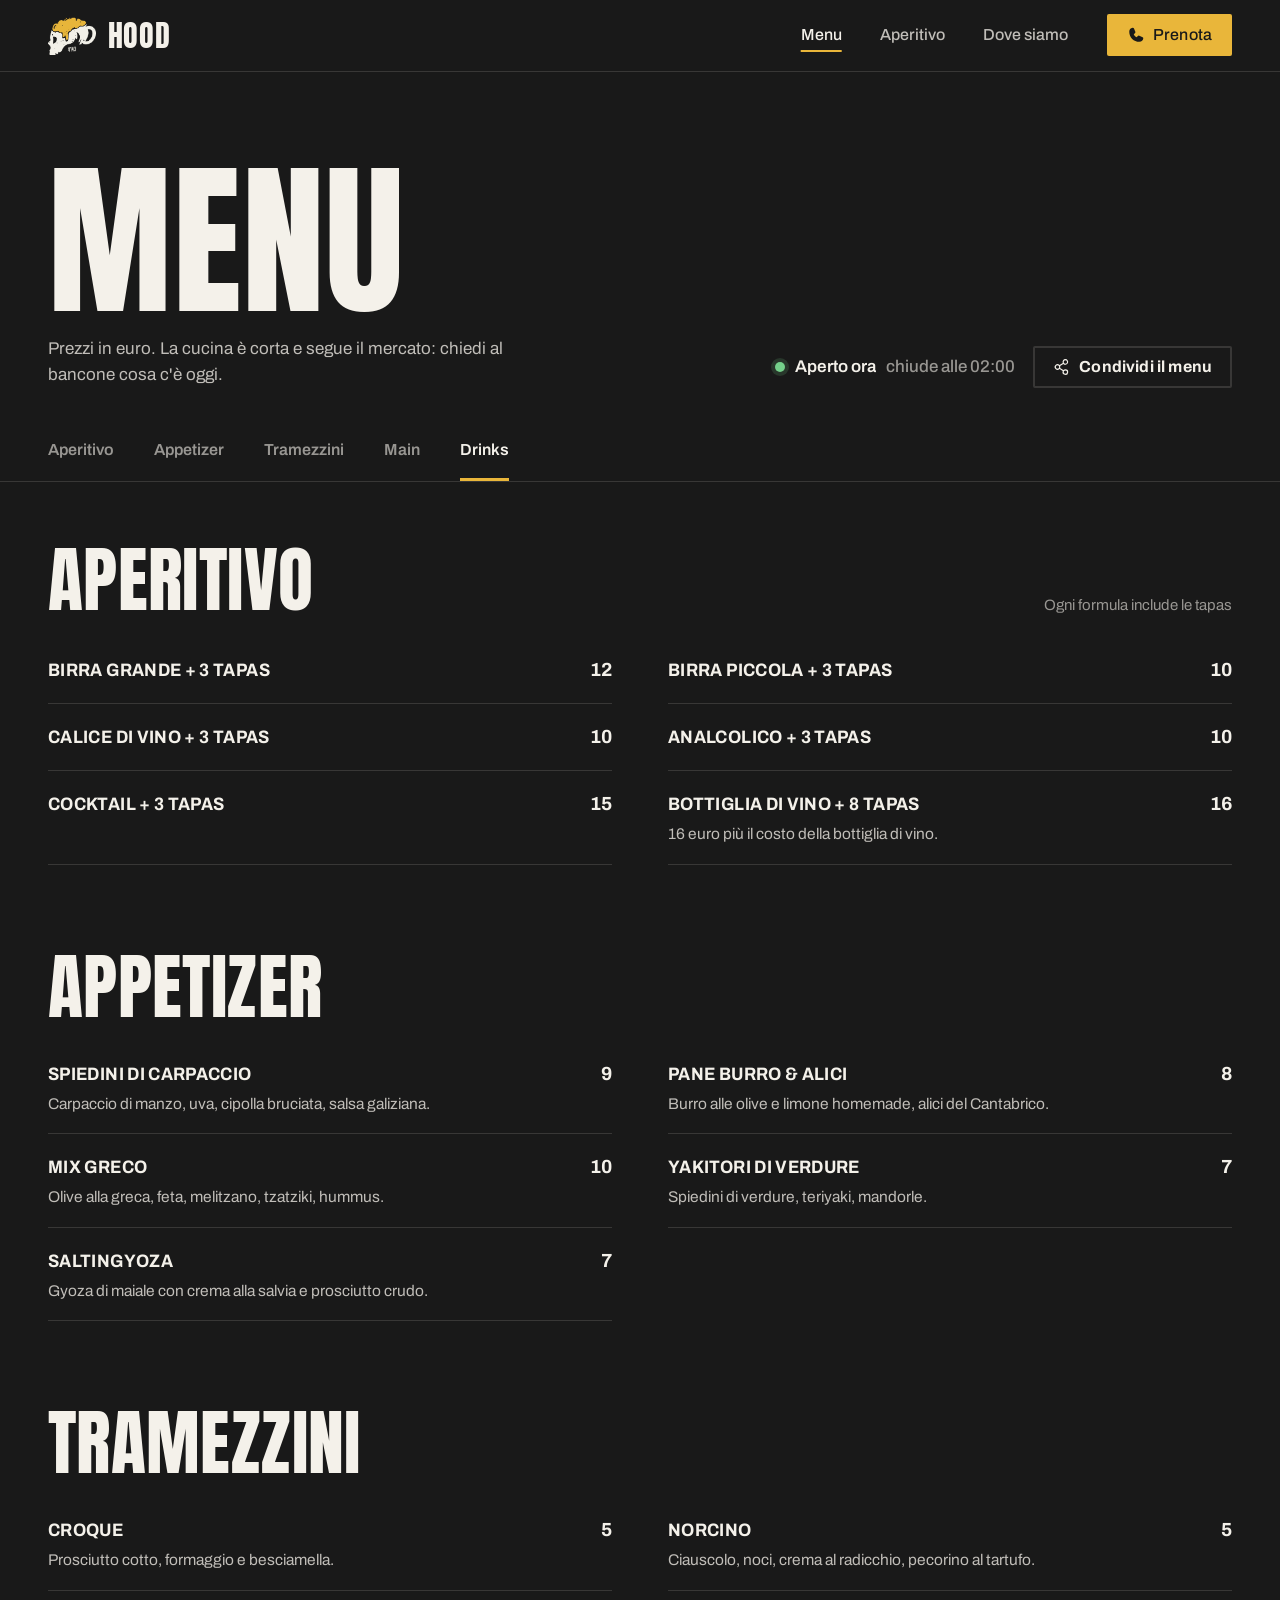
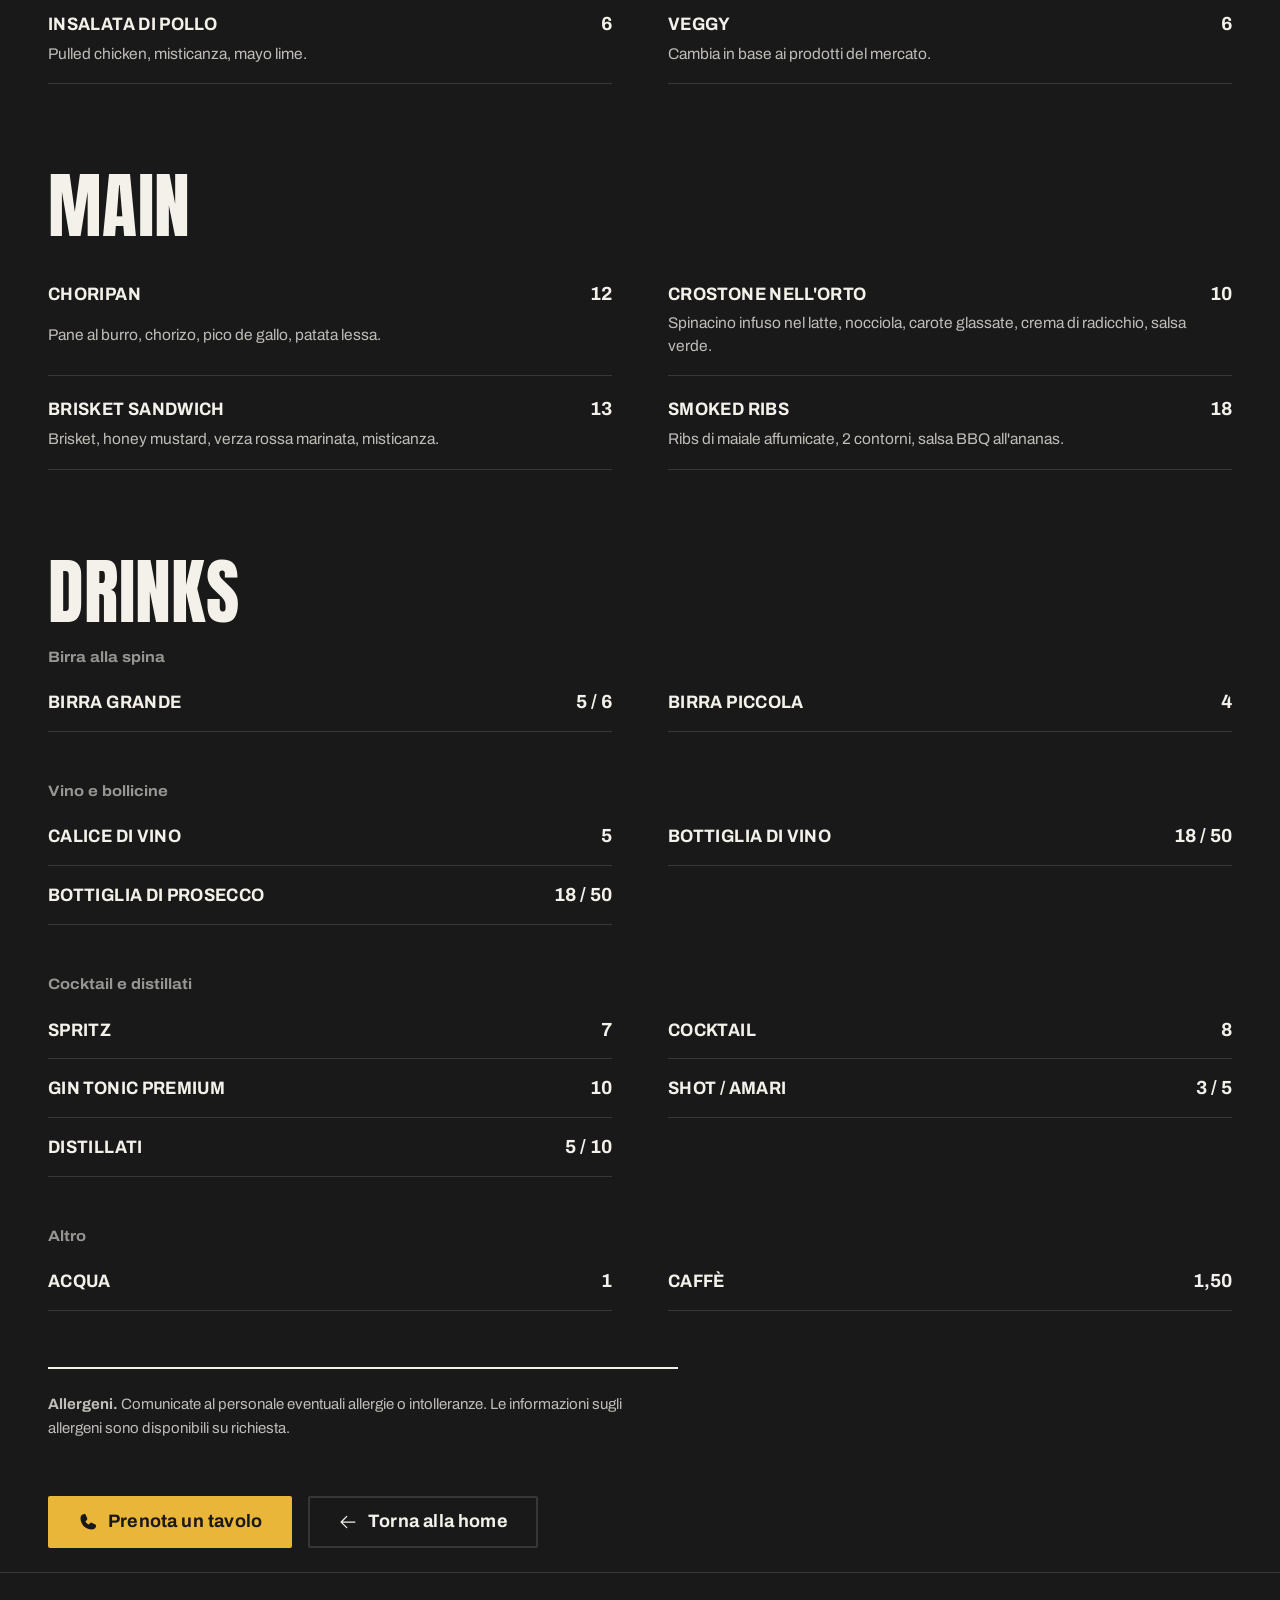
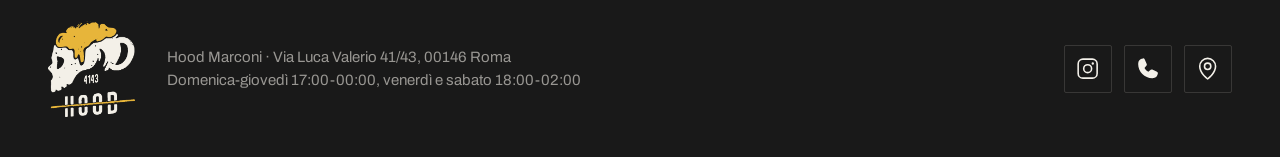
==== menu.html @ ddd83629 "Hood Marconi: sito demo (home + menu) Co-Authored-By: Claude Opus 5.5 <noreply@anthropic.com>" ====
<!DOCTYPE html>
<html lang="it">
<head>
<meta charset="UTF-8">
<meta name="viewport" content="width=device-width, initial-scale=1, viewport-fit=cover">
<title>Menu | Hood Marconi</title>
<meta name="description" content="Il menu di Hood Marconi: aperitivo con tapas, appetizer, tramezzini, piatti principali e drink, con i prezzi.">
<meta name="theme-color" content="#191919">
<meta name="robots" content="noindex, nofollow">
<link rel="icon" href="assets/img/favicon.png">
<script>document.documentElement.classList.add("js");</script>
<link rel="preconnect" href="https://fonts.googleapis.com">
<link rel="preconnect" href="https://fonts.gstatic.com" crossorigin>
<link href="https://fonts.googleapis.com/css2?family=Anton&family=Archivo:wdth,wght@88..110,400..700&display=swap" rel="stylesheet">
<link rel="stylesheet" href="assets/site.css">
</head>
<body>
<svg xmlns="http://www.w3.org/2000/svg" style="display:none" aria-hidden="true"><symbol id="i-phone" viewBox="0 0 256 256" fill="currentColor"><path d="M231.88,175.08A56.26,56.26,0,0,1,176,224C96.6,224,32,159.4,32,80A56.26,56.26,0,0,1,80.92,24.12a16,16,0,0,1,16.62,9.52l21.12,47.15,0,.12A16,16,0,0,1,117.39,96c-.18.27-.37.52-.57.77L96,121.45c7.49,15.22,23.41,31,38.83,38.51l24.34-20.71a8.12,8.12,0,0,1,.75-.56,16,16,0,0,1,15.17-1.4l.13.06,47.11,21.11A16,16,0,0,1,231.88,175.08Z"/></symbol><symbol id="i-pin" viewBox="0 0 256 256" fill="currentColor"><path d="M128,64a40,40,0,1,0,40,40A40,40,0,0,0,128,64Zm0,64a24,24,0,1,1,24-24A24,24,0,0,1,128,128Zm0-112a88.1,88.1,0,0,0-88,88c0,31.4,14.51,64.68,42,96.25a254.19,254.19,0,0,0,41.45,38.3,8,8,0,0,0,9.18,0A254.19,254.19,0,0,0,174,200.25c27.45-31.57,42-64.85,42-96.25A88.1,88.1,0,0,0,128,16Zm0,206c-16.53-13-72-60.75-72-118a72,72,0,0,1,144,0C200,161.23,144.53,209,128,222Z"/></symbol><symbol id="i-ig" viewBox="0 0 256 256" fill="currentColor"><path d="M128,80a48,48,0,1,0,48,48A48.05,48.05,0,0,0,128,80Zm0,80a32,32,0,1,1,32-32A32,32,0,0,1,128,160ZM176,24H80A56.06,56.06,0,0,0,24,80v96a56.06,56.06,0,0,0,56,56h96a56.06,56.06,0,0,0,56-56V80A56.06,56.06,0,0,0,176,24Zm40,152a40,40,0,0,1-40,40H80a40,40,0,0,1-40-40V80A40,40,0,0,1,80,40h96a40,40,0,0,1,40,40ZM192,76a12,12,0,1,1-12-12A12,12,0,0,1,192,76Z"/></symbol><symbol id="i-out" viewBox="0 0 256 256" fill="currentColor"><path d="M200,64V168a8,8,0,0,1-16,0V83.31L69.66,197.66a8,8,0,0,1-11.32-11.32L172.69,72H88a8,8,0,0,1,0-16H192A8,8,0,0,1,200,64Z"/></symbol><symbol id="i-right" viewBox="0 0 256 256" fill="currentColor"><path d="M221.66,133.66l-72,72a8,8,0,0,1-11.32-11.32L196.69,136H40a8,8,0,0,1,0-16H196.69L138.34,61.66a8,8,0,0,1,11.32-11.32l72,72A8,8,0,0,1,221.66,133.66Z"/></symbol><symbol id="i-left" viewBox="0 0 256 256" fill="currentColor"><path d="M224,128a8,8,0,0,1-8,8H59.31l58.35,58.34a8,8,0,0,1-11.32,11.32l-72-72a8,8,0,0,1,0-11.32l72-72a8,8,0,0,1,11.32,11.32L59.31,120H216A8,8,0,0,1,224,128Z"/></symbol><symbol id="i-share" viewBox="0 0 256 256" fill="currentColor"><path d="M176,160a39.89,39.89,0,0,0-28.62,12.09l-46.1-29.63a39.8,39.8,0,0,0,0-28.92l46.1-29.63a40,40,0,1,0-8.66-13.45l-46.1,29.63a40,40,0,1,0,0,55.82l46.1,29.63A40,40,0,1,0,176,160Zm0-128a24,24,0,1,1-24,24A24,24,0,0,1,176,32ZM64,152a24,24,0,1,1,24-24A24,24,0,0,1,64,152Zm112,72a24,24,0,1,1,24-24A24,24,0,0,1,176,224Z"/></symbol><symbol id="i-up" viewBox="0 0 256 256" fill="currentColor"><path d="M205.66,117.66a8,8,0,0,1-11.32,0L136,59.31V216a8,8,0,0,1-16,0V59.31L61.66,117.66a8,8,0,0,1-11.32-11.32l72-72a8,8,0,0,1,11.32,0l72,72A8,8,0,0,1,205.66,117.66Z"/></symbol><symbol id="i-star" viewBox="0 0 256 256" fill="currentColor"><path d="M234.29,114.85l-45,38.83L203,211.75a16.4,16.4,0,0,1-24.5,17.82L128,198.49,77.47,229.57A16.4,16.4,0,0,1,53,211.75l13.76-58.07-45-38.83A16.46,16.46,0,0,1,31.08,86l59-4.76,22.76-55.08a16.36,16.36,0,0,1,30.27,0l22.75,55.08,59,4.76a16.46,16.46,0,0,1,9.37,28.86Z"/></symbol></svg>
<a class="skip" href="#main">Vai al menu</a>

<header class="nav">
  <div class="wrap nav__inner">
    <a class="brand" href="index.html" aria-label="Hood Marconi, torna alla home">
      <img src="assets/img/hood-mark.png" alt="" width="160" height="127">
      <span>HOOD</span>
    </a>
    <nav class="nav__links" aria-label="Principale">
      <a class="nav__keep" href="menu.html" aria-current="page">Menu</a>
      <a href="index.html#aperitivo">Aperitivo</a>
      <a class="nav__keep" href="index.html#dove-siamo">Dove siamo</a>
      <a class="btn btn--beer btn--sm nav__book" href="tel:+393755813558"><svg class="ic" aria-hidden="true"><use href="#i-phone"/></svg>Prenota</a>
      <a class="nav__call" href="tel:+393755813558" aria-label="Chiama Hood Marconi per prenotare"><svg class="ic" aria-hidden="true"><use href="#i-phone"/></svg></a>
    </nav>
  </div>
</header>

<main id="main">
  <div class="wrap menu-head">
    <div class="menu-head__row">
      <div>
        <h1 class="display">Menu</h1>
        <p>Prezzi in euro. La cucina è corta e segue il mercato: chiedi al bancone cosa c'è oggi.</p>
      </div>
      <div class="status" data-status>
        <span class="status__dot" aria-hidden="true"></span>
        <span class="status__label" data-status-label><span>Orari</span></span>
        <span class="status__detail" data-status-detail></span>
        <button class="btn btn--ghost btn--sm share" type="button" data-share hidden><svg class="ic" aria-hidden="true"><use href="#i-share"/></svg><span data-share-label>Condividi il menu</span></button>
      </div>
    </div>
  </div>

  <nav class="tabs" aria-label="Sezioni del menu">
    <div class="wrap">
      <ul class="tabs__list">
        <li><a href="#aperitivo">Aperitivo</a></li>
        <li><a href="#appetizer">Appetizer</a></li>
        <li><a href="#tramezzini">Tramezzini</a></li>
        <li><a href="#main-dishes">Main</a></li>
        <li><a href="#drinks">Drinks</a></li>
        <li aria-hidden="true" class="tabs__bar"></li>
      </ul>
    </div>
  </nav>

  <section class="menu-sec" id="aperitivo" aria-labelledby="t-aperitivo">
    <div class="wrap">
      <div class="menu-sec__head">
        <h2 class="display" id="t-aperitivo">Aperitivo</h2>
        <p class="menu-sec__note">Ogni formula include le tapas</p>
      </div>
      <ul class="items">
        <li class="item"><span class="item__name">Birra grande + 3 tapas</span><span class="item__price num">12</span></li>
        <li class="item"><span class="item__name">Birra piccola + 3 tapas</span><span class="item__price num">10</span></li>
        <li class="item"><span class="item__name">Calice di vino + 3 tapas</span><span class="item__price num">10</span></li>
        <li class="item"><span class="item__name">Analcolico + 3 tapas</span><span class="item__price num">10</span></li>
        <li class="item"><span class="item__name">Cocktail + 3 tapas</span><span class="item__price num">15</span></li>
        <li class="item"><span class="item__name">Bottiglia di vino + 8 tapas</span><span class="item__price num">16</span><p class="item__desc">16 euro più il costo della bottiglia di vino.</p></li>
      </ul>
    </div>
  </section>

  <section class="menu-sec" id="appetizer" aria-labelledby="t-appetizer">
    <div class="wrap">
      <div class="menu-sec__head"><h2 class="display" id="t-appetizer">Appetizer</h2></div>
      <ul class="items">
        <li class="item"><span class="item__name">Spiedini di carpaccio</span><span class="item__price num">9</span><p class="item__desc">Carpaccio di manzo, uva, cipolla bruciata, salsa galiziana.</p></li>
        <li class="item"><span class="item__name">Pane burro &amp; alici</span><span class="item__price num">8</span><p class="item__desc">Burro alle olive e limone homemade, alici del Cantabrico.</p></li>
        <li class="item"><span class="item__name">Mix greco</span><span class="item__price num">10</span><p class="item__desc">Olive alla greca, feta, melitzano, tzatziki, hummus.</p></li>
        <li class="item"><span class="item__name">Yakitori di verdure</span><span class="item__price num">7</span><p class="item__desc">Spiedini di verdure, teriyaki, mandorle.</p></li>
        <li class="item"><span class="item__name">Saltingyoza</span><span class="item__price num">7</span><p class="item__desc">Gyoza di maiale con crema alla salvia e prosciutto crudo.</p></li>
      </ul>
    </div>
  </section>

  <section class="menu-sec" id="tramezzini" aria-labelledby="t-tramezzini">
    <div class="wrap">
      <div class="menu-sec__head"><h2 class="display" id="t-tramezzini">Tramezzini</h2></div>
      <ul class="items">
        <li class="item"><span class="item__name">Croque</span><span class="item__price num">5</span><p class="item__desc">Prosciutto cotto, formaggio e besciamella.</p></li>
        <li class="item"><span class="item__name">Norcino</span><span class="item__price num">5</span><p class="item__desc">Ciauscolo, noci, crema al radicchio, pecorino al tartufo.</p></li>
        <li class="item"><span class="item__name">Insalata di pollo</span><span class="item__price num">6</span><p class="item__desc">Pulled chicken, misticanza, mayo lime.</p></li>
        <li class="item"><span class="item__name">Veggy</span><span class="item__price num">6</span><p class="item__desc">Cambia in base ai prodotti del mercato.</p></li>
      </ul>
    </div>
  </section>

  <section class="menu-sec" id="main-dishes" aria-labelledby="t-main">
    <div class="wrap">
      <div class="menu-sec__head"><h2 class="display" id="t-main">Main</h2></div>
      <ul class="items">
        <li class="item"><span class="item__name">Choripan</span><span class="item__price num">12</span><p class="item__desc">Pane al burro, chorizo, pico de gallo, patata lessa.</p></li>
        <li class="item"><span class="item__name">Crostone nell'orto</span><span class="item__price num">10</span><p class="item__desc">Spinacino infuso nel latte, nocciola, carote glassate, crema di radicchio, salsa verde.</p></li>
        <li class="item"><span class="item__name">Brisket sandwich</span><span class="item__price num">13</span><p class="item__desc">Brisket, honey mustard, verza rossa marinata, misticanza.</p></li>
        <li class="item"><span class="item__name">Smoked ribs</span><span class="item__price num">18</span><p class="item__desc">Ribs di maiale affumicate, 2 contorni, salsa BBQ all'ananas.</p></li>
      </ul>
    </div>
  </section>

  <section class="menu-sec" id="drinks" aria-labelledby="t-drinks">
    <div class="wrap">
      <div class="menu-sec__head"><h2 class="display" id="t-drinks">Drinks</h2></div>

      <div class="menu-group">
        <h3>Birra alla spina</h3>
        <ul class="items items--drinks">
          <li class="item"><span class="item__name">Birra grande</span><span class="item__price num">5 / 6</span></li>
          <li class="item"><span class="item__name">Birra piccola</span><span class="item__price num">4</span></li>
        </ul>
      </div>

      <div class="menu-group">
        <h3>Vino e bollicine</h3>
        <ul class="items items--drinks">
          <li class="item"><span class="item__name">Calice di vino</span><span class="item__price num">5</span></li>
          <li class="item"><span class="item__name">Bottiglia di vino</span><span class="item__price num">18 / 50</span></li>
          <li class="item"><span class="item__name">Bottiglia di prosecco</span><span class="item__price num">18 / 50</span></li>
        </ul>
      </div>

      <div class="menu-group">
        <h3>Cocktail e distillati</h3>
        <ul class="items items--drinks">
          <li class="item"><span class="item__name">Spritz</span><span class="item__price num">7</span></li>
          <li class="item"><span class="item__name">Cocktail</span><span class="item__price num">8</span></li>
          <li class="item"><span class="item__name">Gin tonic premium</span><span class="item__price num">10</span></li>
          <li class="item"><span class="item__name">Shot / Amari</span><span class="item__price num">3 / 5</span></li>
          <li class="item"><span class="item__name">Distillati</span><span class="item__price num">5 / 10</span></li>
        </ul>
      </div>

      <div class="menu-group">
        <h3>Altro</h3>
        <ul class="items items--drinks">
          <li class="item"><span class="item__name">Acqua</span><span class="item__price num">1</span></li>
          <li class="item"><span class="item__name">Caffè</span><span class="item__price num">1,50</span></li>
        </ul>
      </div>

      <p class="allergens"><strong>Allergeni.</strong> Comunicate al personale eventuali allergie o intolleranze. Le informazioni sugli allergeni sono disponibili su richiesta.</p>

      <div class="menu-cta">
        <a class="btn btn--beer" href="tel:+393755813558"><svg class="ic" aria-hidden="true"><use href="#i-phone"/></svg>Prenota un tavolo</a>
        <a class="btn btn--ghost" href="index.html"><svg class="ic" aria-hidden="true"><use href="#i-left"/></svg>Torna alla home</a>
      </div>
    </div>
  </section>
</main>

<footer class="foot">
  <div class="wrap foot__grid">
    <img src="assets/img/hood-logo.png" alt="Hood 4143, birra e cucina" width="320" height="353" loading="lazy">
    <div>
      <p>Hood Marconi · Via Luca Valerio 41/43, 00146 Roma</p>
      <p>Domenica-giovedì 17:00-00:00, venerdì e sabato 18:00-02:00</p>
    </div>
    <div class="foot__social">
      <a class="icon-btn" href="https://www.instagram.com/hood_marconi/" target="_blank" rel="noopener" aria-label="Instagram"><svg class="ic" aria-hidden="true"><use href="#i-ig"/></svg></a>
      <a class="icon-btn" href="tel:+393755813558" aria-label="Telefono"><svg class="ic" aria-hidden="true"><use href="#i-phone"/></svg></a>
      <a class="icon-btn" href="https://www.google.com/maps/search/?api=1&amp;query=Hood+Marconi+Via+Luca+Valerio+41+Roma" target="_blank" rel="noopener" aria-label="Mappa"><svg class="ic" aria-hidden="true"><use href="#i-pin"/></svg></a>
    </div>
  </div>
</footer>

<a class="totop" href="#main" aria-label="Torna su" data-totop><svg class="ic" aria-hidden="true"><use href="#i-up"/></svg></a>

<div class="callbar">
  <a class="btn btn--beer" href="tel:+393755813558"><svg class="ic" aria-hidden="true"><use href="#i-phone"/></svg>Chiama</a>
  <a class="btn btn--ghost" href="https://www.google.com/maps/search/?api=1&amp;query=Hood+Marconi+Via+Luca+Valerio+41+Roma" target="_blank" rel="noopener"><svg class="ic" aria-hidden="true"><use href="#i-pin"/></svg>Indicazioni</a>
</div>

<script src="assets/site.js" defer></script>
</body>
</html>
---- assets/site.css ----
/* Hood Marconi, shared styles for index.html and menu.html */

:root {
  --ground: #191919;
  --ground-2: #202020;
  --ground-3: #2a2a2a;
  --ink: #f4f1ea;
  --ink-2: rgba(244, 241, 234, 0.76);
  --ink-3: rgba(244, 241, 234, 0.58);
  --rule: rgba(244, 241, 234, 0.14);
  --beer: #e9b63a;
  --beer-hover: #f2c552;
  --beer-ink: #191919;
  --open: #74d08a;
  --closed: #ef7b6b;

  --font-display: "Anton", "Arial Narrow", sans-serif;
  --font-body: "Archivo", system-ui, sans-serif;

  --r: 2px;
  --nav-h: 72px;
  --strip-h: 97px;
  --gutter: clamp(16px, 4vw, 48px);
  --max: 1320px;

  /* motion tokens (motion-foundations) */
  --dur-instant: 0.08s;
  --dur-fast: 0.18s;
  --dur-normal: 0.35s;
  --dur-slow: 0.6s;
  --dur-crawl: 1s;
  --ease-smooth: cubic-bezier(0.22, 1, 0.36, 1);
  --ease-sharp: cubic-bezier(0.4, 0, 0.2, 1);
  --dist-sm: 8px;
  --dist-md: 16px;
  --dist-lg: 24px;

  color-scheme: dark;
}

*, *::before, *::after { box-sizing: border-box; }

html {
  scroll-behavior: smooth;
  scroll-padding-top: calc(var(--nav-h) + 16px);
  -webkit-text-size-adjust: 100%;
}

body {
  margin: 0;
  background: var(--ground);
  color: var(--ink);
  font-family: var(--font-body);
  font-size: 17px;
  line-height: 1.55;
  font-variation-settings: "wdth" 100;
  -webkit-font-smoothing: antialiased;
}

img { display: block; max-width: 100%; }
a { color: inherit; text-underline-offset: 0.22em; text-decoration-thickness: 1px; }
button { font: inherit; color: inherit; }

::selection { background: var(--beer); color: var(--beer-ink); }
html { scrollbar-color: var(--ground-3) var(--ground); }
::-webkit-scrollbar { width: 10px; height: 10px; }
::-webkit-scrollbar-track { background: var(--ground); }
::-webkit-scrollbar-thumb { background: var(--ground-3); border: 2px solid var(--ground); }

:focus-visible { outline: 2px solid var(--beer); outline-offset: 3px; border-radius: var(--r); }

.sr-only {
  position: absolute; width: 1px; height: 1px; overflow: hidden;
  clip: rect(0 0 0 0); white-space: nowrap; margin: -1px;
}

.skip {
  position: absolute; left: 12px; top: -60px; z-index: 50;
  background: var(--beer); color: var(--beer-ink); padding: 10px 14px; font-weight: 700;
}
.skip:focus { top: 12px; }

.wrap { width: 100%; max-width: var(--max); margin: 0 auto; padding: 0 var(--gutter); }

.display {
  font-family: var(--font-display);
  font-weight: 400;
  text-transform: uppercase;
  line-height: 0.95;
  letter-spacing: 0.005em;
  margin: 0;
  text-wrap: balance;
}

.num { font-variant-numeric: tabular-nums lining-nums; }

/* ---------- nav ---------- */
.nav {
  position: sticky; top: 0; z-index: 30;
  height: var(--nav-h);
  background: var(--ground);
  border-bottom: 1px solid var(--rule);
}
.nav__inner {
  height: 100%;
  display: flex; align-items: center; justify-content: space-between; gap: 24px;
}
.brand {
  display: inline-flex; align-items: center; gap: 12px;
  text-decoration: none;
}
.brand img { height: 38px; width: auto; }
.brand span {
  font-family: var(--font-display);
  font-size: 30px; line-height: 1; letter-spacing: 0.02em;
}
.nav__links { display: flex; align-items: center; gap: clamp(18px, 3vw, 40px); }
.nav__links a {
  font-size: 16px; font-weight: 500; color: var(--ink-2);
  padding: 10px 0;
  text-decoration: underline 2px transparent;
  text-underline-offset: 10px;
  transition: color var(--dur-fast) var(--ease-sharp), text-decoration-color var(--dur-normal) var(--ease-smooth);
}
.nav__links a:hover, .nav__links a[aria-current="page"] { color: var(--ink); text-decoration-color: var(--beer); }
.nav__links .nav__call { display: none; }
.nav__links .nav__book { color: var(--beer-ink); text-decoration: none; padding: 0 18px; }
.nav__links .nav__book:hover { color: var(--beer-ink); }
.nav { transition: box-shadow var(--dur-normal) var(--ease-smooth); }
.nav.is-scrolled { box-shadow: 0 10px 30px -12px rgba(0, 0, 0, 0.7); }

/* ---------- buttons ---------- */
.btn {
  display: inline-flex; align-items: center; justify-content: center; gap: 10px;
  min-height: 52px; padding: 0 28px;
  border-radius: var(--r);
  font-family: var(--font-body);
  font-size: 18px; font-weight: 700; letter-spacing: 0.01em;
  text-decoration: none; white-space: nowrap;
  border: 2px solid transparent;
  cursor: pointer;
  transition:
    background-color var(--dur-fast) var(--ease-sharp),
    color var(--dur-fast) var(--ease-sharp),
    border-color var(--dur-fast) var(--ease-sharp),
    transform var(--dur-instant) var(--ease-sharp);
}
.btn:active { transform: scale(0.98); }
.ic { width: 1.15em; height: 1.15em; flex: none; fill: currentColor; }
.btn .ic { width: 20px; height: 20px; }
.btn--sm { min-height: 42px; padding: 0 18px; font-size: 16px; gap: 8px; }
.btn--sm .ic { width: 18px; height: 18px; }
.ic--nudge { transition: transform var(--dur-normal) var(--ease-smooth); }
a:hover > .ic--nudge, a:hover .ic--nudge { transform: translateX(4px); }
a:hover > strong > .ic--nudge { transform: translate(3px, -3px); }
.btn--beer { background: var(--beer); color: var(--beer-ink); }
.btn--beer:hover { background: var(--beer-hover); }
.btn--line { border-color: var(--ink); color: var(--ink); background: transparent; }
.btn--line:hover { background: var(--ink); color: var(--ground); }
.btn--ghost { border-color: var(--rule); color: var(--ink); background: transparent; }
.btn--ghost:hover { border-color: var(--ink); }

/* ---------- hero ---------- */
.hero {
  position: relative;
  min-height: max(520px, calc(100dvh - var(--nav-h) - var(--strip-h)));
  display: grid; place-items: center;
  isolation: isolate;
  overflow: hidden;
  padding: 56px var(--gutter) 72px;
}
.hero__photo, .hero__photo img {
  position: absolute; inset: 0; width: 100%; height: 100%;
}
.hero__photo { z-index: -2; }
.hero__photo img { object-fit: cover; object-position: 50% 54%; filter: brightness(1.08) saturate(1.08); }
.hero::before {
  content: ""; position: absolute; inset: 0; z-index: -1;
  background:
    radial-gradient(ellipse 34% 36% at 50% 44%, rgba(25, 25, 25, 0.66) 0%, rgba(25, 25, 25, 0.38) 55%, rgba(25, 25, 25, 0) 100%),
    linear-gradient(180deg, rgba(25, 25, 25, 0.22) 0%, rgba(25, 25, 25, 0.08) 30%, rgba(25, 25, 25, 0) 70%, rgba(25, 25, 25, 0.55) 100%);
}
.hero__content { text-align: center; display: grid; justify-items: center; }
.hero__title { position: relative; margin: 0 0 18px; }
.hero__word {
  position: relative; z-index: 1;
  display: block;
  font-family: var(--font-display);
  font-weight: 400;
  font-size: min(16vw, 28vh, 260px);
  line-height: 0.86;
  letter-spacing: 0.01em;
  color: var(--ink);
}
.hero__word span { display: inline-block; }
.hero__brush {
  position: absolute; z-index: 0;
  left: -16%; width: 132%; max-width: none; top: 34%;
  height: auto;
  transform: rotate(-3deg);
  pointer-events: none;
}
.hero__sub {
  margin: 0 0 30px;
  font-size: clamp(19px, 2.3vw, 30px);
  font-weight: 400;
  font-variation-settings: "wdth" 92;
  color: var(--ink);
}
.hero__cta { display: flex; gap: 20px; flex-wrap: wrap; justify-content: center; }
.hero__cta .btn { min-width: 200px; min-height: 58px; font-size: 20px; }

/* ---------- live status ---------- */
.status { display: inline-flex; align-items: center; gap: 10px; font-weight: 600; }
.status__dot {
  width: 10px; height: 10px; border-radius: 50%;
  background: var(--ink-3);
  box-shadow: 0 0 0 4px rgba(244, 241, 234, 0.08);
}
[data-state="open"] .status__dot { background: var(--open); box-shadow: 0 0 0 4px rgba(116, 208, 138, 0.16); }
[data-state="closed"] .status__dot { background: var(--closed); box-shadow: 0 0 0 4px rgba(239, 123, 107, 0.16); }
.status__label { display: inline-block; overflow: hidden; }
.status__detail { color: var(--ink-3); font-weight: 500; }
@media (prefers-reduced-motion: no-preference) {
  [data-state="open"] .status__dot { animation: pulse 2.4s var(--ease-smooth) infinite; }
}
@keyframes pulse {
  0% { box-shadow: 0 0 0 0 rgba(116, 208, 138, 0.55); }
  70% { box-shadow: 0 0 0 10px rgba(116, 208, 138, 0); }
  100% { box-shadow: 0 0 0 0 rgba(116, 208, 138, 0); }
}
.status__label > span { display: inline-block; }
[data-status].is-snapping .status__label > span { animation: snap var(--dur-normal) var(--ease-smooth); }
@keyframes snap {
  from { transform: translateY(-110%); }
  to { transform: translateY(0); }
}

/* ---------- quick strip under hero ---------- */
.strip { background: var(--ground-2); border-bottom: 1px solid var(--rule); }
.strip__grid {
  display: grid; grid-template-columns: 1.2fr 1fr 1.3fr 1fr;
}
.strip__cell {
  display: flex; flex-direction: column; justify-content: center; gap: 2px;
  min-height: 92px; padding: 18px 24px;
  border-left: 1px solid var(--rule);
  text-decoration: none;
}
.strip__cell:first-child { border-left: 0; padding-left: 0; }
.strip__cell small { font-size: 14px; color: var(--ink-3); }
.strip__cell strong { font-size: 18px; font-weight: 600; }
a.strip__cell { transition: background-color var(--dur-fast) var(--ease-sharp); }
a.strip__cell:hover { background: var(--ground-3); }
a.strip__cell strong { display: inline-flex; align-items: center; gap: 8px; }
.strip__status strong { display: flex; align-items: center; gap: 10px; flex-wrap: wrap; }
.strip__detail { font-weight: 400; color: var(--ink-2); }

/* ---------- sections ---------- */
.section { padding: clamp(72px, 10vw, 136px) 0; }
.section__title {
  font-size: clamp(44px, 7vw, 96px);
  margin-bottom: clamp(28px, 4vw, 48px);
}
.lede { max-width: 56ch; color: var(--ink-2); font-size: 19px; margin: 0; }

/* aperitivo board */
.aperitivo { background: var(--ground-2); border-top: 1px solid var(--rule); border-bottom: 1px solid var(--rule); }
.aperitivo__grid {
  display: grid; grid-template-columns: 5fr 7fr; gap: clamp(32px, 6vw, 96px); align-items: start;
}
.aperitivo__intro .lede { margin-bottom: 32px; }
.aperitivo__book { margin-top: 36px; }
.board { display: grid; grid-template-columns: 1fr 1fr; gap: 0 40px; }
.board__item {
  display: grid; grid-template-columns: 1fr auto; align-items: baseline; gap: 16px;
  padding: 22px 0;
  border-top: 1px solid var(--rule);
}
.board__item h3 { margin: 0; font-size: 19px; font-weight: 600; line-height: 1.25; }
.board__item p { margin: 4px 0 0; font-size: 15px; color: var(--ink-3); grid-column: 1; }
.board__price {
  font-family: var(--font-display); font-size: 44px; line-height: 1;
  grid-row: 1 / span 2; grid-column: 2; align-self: center;
}
.board__price sup { font-family: var(--font-body); font-size: 16px; font-weight: 600; vertical-align: top; margin-left: 3px; color: var(--ink-2); }
.board__item--wide { grid-column: 1 / -1; }

.quote {
  margin: 40px 0 0; padding: 0;
  font-size: clamp(22px, 2.4vw, 28px); line-height: 1.3; font-weight: 500;
  font-variation-settings: "wdth" 88;
  max-width: 30ch;
}
.quote footer { margin-top: 12px; font-size: 15px; font-weight: 400; color: var(--ink-3); font-variation-settings: "wdth" 100; }

/* cucina mosaic */
.cucina__grid {
  display: grid;
  grid-template-columns: repeat(12, 1fr);
  grid-template-rows: auto auto;
  gap: 16px;
}
.cucina__lead { grid-column: 1 / span 7; grid-row: 1 / span 2; }
.cucina__side { grid-column: 8 / span 5; }
.photo { margin: 0; overflow: hidden; border-radius: var(--r); background: var(--ground-3); }
.photo img { width: 100%; height: 100%; object-fit: cover; transition: transform var(--dur-crawl) var(--ease-smooth); }
.photo:hover img { transform: scale(1.03); }
.cucina__lead .photo { height: 100%; min-height: 560px; }
.cucina__side .photo { aspect-ratio: 5 / 4; }
.dishes { margin-top: 56px; display: grid; grid-template-columns: repeat(4, 1fr); gap: 0 32px; }
.dish { border-top: 2px solid var(--ink); padding-top: 16px; }
.dish h3 { margin: 0; font-family: var(--font-display); font-weight: 400; font-size: 30px; line-height: 1; text-transform: uppercase; }
.dish p { margin: 10px 0 12px; font-size: 15px; color: var(--ink-3); }
.dish .price { font-weight: 700; font-size: 18px; }
.cucina__more { margin-top: 48px; display: flex; gap: 16px; flex-wrap: wrap; }

/* il posto */
.posto { position: relative; }
.posto__frame { overflow: hidden; }
.posto__img { width: 100%; height: min(78vh, 760px); object-fit: cover; object-position: 50% 40%; }
.posto__panel {
  position: relative; margin-top: -140px;
  display: grid; grid-template-columns: 7fr 5fr; gap: 0;
}
.posto__text { background: var(--ground); padding: clamp(28px, 4vw, 56px) clamp(24px, 4vw, 56px) 0 0; }
.posto__text p { max-width: 50ch; color: var(--ink-2); font-size: 19px; margin: 0; }
.rating { display: flex; align-items: baseline; gap: 16px; margin-top: 36px; }
.rating strong { font-family: var(--font-display); font-weight: 400; font-size: 72px; line-height: 1; }
.rating span { color: var(--ink-2); font-size: 16px; }
.rating i { color: var(--ink); font-size: 20px; }

/* info */
.info__grid { display: grid; grid-template-columns: 1fr 1fr 1fr; gap: clamp(32px, 4vw, 64px); align-items: start; }
.info h3 { margin: 0 0 14px; font-size: 15px; font-weight: 600; color: var(--ink-3); }
.hours { width: 100%; border-collapse: collapse; font-size: 17px; }
.hours th, .hours td { text-align: left; padding: 11px 0; border-bottom: 1px solid var(--rule); font-weight: 400; }
.hours td { text-align: right; }
.hours tr.is-today th, .hours tr.is-today td { color: var(--ink); font-weight: 700; }
.hours tr:not(.is-today) th, .hours tr:not(.is-today) td { color: var(--ink-2); }
.info__addr { font-size: 24px; line-height: 1.3; font-weight: 600; margin: 0 0 8px; }
.info__meta { color: var(--ink-3); margin: 0 0 24px; font-size: 16px; }
.info__links { display: grid; gap: 12px; margin-top: 28px; }
.info__links .btn { justify-content: flex-start; }
.info__store { margin: 28px 0 0; }
.info__store .photo { aspect-ratio: 4 / 3; }
.info__store figcaption { font-size: 15px; color: var(--ink-3); margin-top: 10px; }

.qr {
  background: var(--ink); color: var(--ground);
  padding: 28px; border-radius: var(--r);
  display: grid; gap: 18px; justify-items: start;
}
.qr h3 { color: var(--ground); font-family: var(--font-display); font-weight: 400; font-size: 34px; line-height: 1; margin: 0; text-transform: uppercase; }
.qr p { margin: 0; font-size: 15px; color: rgba(20, 18, 17, 0.74); }
.qr__code { display: block; width: 188px; height: 188px; background: #fff; }
.qr .btn--dark { background: var(--ground); color: var(--ink); min-height: 48px; font-size: 16px; }
.qr .btn--dark:hover { background: #000; }

/* footer */
.foot { border-top: 1px solid var(--rule); padding: 48px 0 calc(40px + env(safe-area-inset-bottom, 0px)); }
.foot__grid { display: grid; grid-template-columns: auto 1fr auto; gap: 32px; align-items: center; }
.foot img { height: 96px; width: auto; }
.foot p { margin: 0; color: var(--ink-3); font-size: 15px; }
.foot__social { display: flex; gap: 12px; }
.icon-btn {
  width: 48px; height: 48px; display: inline-grid; place-items: center;
  border: 1px solid var(--rule); border-radius: var(--r); text-decoration: none; font-size: 22px;
  transition: border-color var(--dur-fast) var(--ease-sharp), background-color var(--dur-fast) var(--ease-sharp);
}
.icon-btn:hover { border-color: var(--ink); background: var(--ground-3); }

/* ---------- menu page ---------- */
.menu-head { padding-top: clamp(48px, 7vw, 96px); padding-bottom: 32px; }
.share { margin-left: 8px; }
.menu-head__row { display: flex; align-items: end; justify-content: space-between; gap: 24px; flex-wrap: wrap; }
.menu-head h1 { font-size: clamp(72px, 13vw, 176px); }
.menu-head p { margin: 16px 0 0; color: var(--ink-2); max-width: 46ch; }

.tabs {
  position: sticky; top: var(--nav-h); z-index: 20;
  background: var(--ground);
  border-bottom: 1px solid var(--rule);
}
.tabs__list {
  position: relative;
  display: flex; gap: 8px; overflow-x: auto; scrollbar-width: none;
  margin: 0; padding: 0; list-style: none;
}
.tabs__list::-webkit-scrollbar { display: none; }
.tabs__list a {
  display: block; padding: 18px 16px; white-space: nowrap; text-decoration: none;
  font-weight: 600; font-size: 16px; color: var(--ink-3);
  transition: color var(--dur-fast) var(--ease-sharp);
}
.tabs__list li:first-child a { padding-left: 0; }
.tabs__list a[aria-current="true"] { color: var(--ink); }
.tabs__bar {
  position: absolute; left: 0; bottom: 0; height: 3px; width: 100px;
  background: var(--beer);
  transform-origin: left center;
  transform: translateX(0) scaleX(0);
  transition: transform var(--dur-normal) var(--ease-smooth);
}

.menu-sec { padding: 64px 0 24px; scroll-margin-top: 58px; }
.menu-sec__head { display: flex; align-items: baseline; justify-content: space-between; gap: 16px; margin-bottom: 20px; flex-wrap: wrap; }
.menu-sec h2 { font-size: clamp(44px, 6vw, 72px); }
.menu-sec__note { color: var(--ink-3); font-size: 15px; margin: 0; }
.menu-group + .menu-group { margin-top: 48px; }
.menu-group h3 {
  margin: 0 0 4px; font-size: 15px; font-weight: 700; color: var(--ink-3);
  font-variation-settings: "wdth" 110;
}
.items { list-style: none; margin: 0; padding: 0; display: grid; grid-template-columns: 1fr 1fr; gap: 0 56px; }
.item {
  display: grid; grid-template-columns: 1fr auto; gap: 4px 20px; align-items: baseline;
  padding: 18px 0; border-bottom: 1px solid var(--rule);
}
.item__name { font-weight: 700; font-size: 18px; text-transform: uppercase; letter-spacing: 0.02em; font-variation-settings: "wdth" 92; }
.item__desc { grid-column: 1; margin: 0; color: var(--ink-2); font-size: 15.5px; line-height: 1.45; }
.item__price { grid-row: 1; grid-column: 2; font-weight: 700; font-size: 19px; }
.items--drinks .item { padding: 14px 0; }

.allergens {
  margin: 56px 0 0; padding: 24px 0; border-top: 2px solid var(--ink);
  color: var(--ink-2); font-size: 15px; max-width: 70ch;
}
.menu-cta { display: flex; gap: 16px; flex-wrap: wrap; margin-top: 32px; }

.callbar { display: none; }

/* quick bar (home, mobile) and back-to-top (menu) */
.quickbar { display: none; }
.totop {
  position: fixed; right: 20px; bottom: 24px; z-index: 24;
  width: 48px; height: 48px; display: grid; place-items: center;
  background: var(--ground-3); color: var(--ink); border: 1px solid var(--rule); border-radius: var(--r);
  opacity: 0; transform: translateY(12px); pointer-events: none;
  transition: opacity var(--dur-normal) var(--ease-smooth), transform var(--dur-normal) var(--ease-smooth), background-color var(--dur-fast) var(--ease-sharp);
}
.totop .ic { width: 22px; height: 22px; }
.totop:hover { background: var(--ink); color: var(--ground); }
.totop.is-visible { opacity: 1; transform: none; pointer-events: auto; }

/* page to page crossfade where supported */
@view-transition { navigation: auto; }

/* ---------- reveal (motion) ---------- */
@media (prefers-reduced-motion: no-preference) {
  .js .hero__word span { opacity: 0; transform: translateY(0.18em); }
  .js .hero__brush { clip-path: inset(0 100% 0 0); }
  .js .hero__sub, .js .hero__cta { opacity: 0; transform: translateY(var(--dist-md)); }
  .js.is-ready .hero__word span {
    opacity: 1; transform: none;
    transition: opacity var(--dur-slow) var(--ease-smooth), transform var(--dur-slow) var(--ease-smooth);
    transition-delay: calc(var(--i) * 70ms);
  }
  .js.is-ready .hero__brush {
    clip-path: inset(0 0 0 0);
    transition: clip-path 0.9s var(--ease-smooth) 0.32s;
  }
  .js.is-ready .hero__sub, .js.is-ready .hero__cta {
    opacity: 1; transform: none;
    transition: opacity var(--dur-slow) var(--ease-smooth) 0.55s, transform var(--dur-slow) var(--ease-smooth) 0.55s;
  }
  .js.is-ready .hero__cta { transition-delay: 0.65s; }

  .js [data-reveal] { opacity: 0; transform: translateY(var(--dist-lg)); }
  .js [data-reveal="title"] { opacity: 1; transform: none; clip-path: inset(0 0 100% 0); }
  .js [data-reveal="title"].is-in { clip-path: inset(0 0 -10% 0); transition: clip-path 0.8s var(--ease-smooth); }
  .js [data-reveal="photo"] { opacity: 0; transform: none; }
  .js [data-reveal="photo"] img { transform: scale(1.08); }
  .js [data-reveal="photo"].is-in { opacity: 1; transition: opacity var(--dur-slow) var(--ease-smooth) calc(var(--i, 0) * 90ms); }
  .js [data-reveal="photo"].is-in img { transform: scale(1); transition: transform 1.2s var(--ease-smooth) calc(var(--i, 0) * 90ms); }

  /* hero photo drifts slower than the page; the mural slides inside its frame (CSS scroll timelines, no JS) */
  @supports (animation-timeline: scroll()) {
    .hero__photo img { animation: drift linear both; animation-timeline: scroll(root); animation-range: 0 100vh; }
    .posto__img { animation: slide linear both; animation-timeline: view(); }
  }
  .js [data-reveal].is-in {
    opacity: 1; transform: none;
    transition: opacity var(--dur-slow) var(--ease-smooth), transform var(--dur-slow) var(--ease-smooth);
    transition-delay: calc(var(--i, 0) * 60ms);
  }
}
@keyframes drift { to { transform: translateY(14%) scale(1.06); } }
@keyframes slide { from { transform: translateY(-6%) scale(1.12); } to { transform: translateY(6%) scale(1.12); } }

@media (prefers-reduced-motion: reduce) {
  html { scroll-behavior: auto; }
  *, *::before, *::after { transition-duration: 0.15s !important; animation: none !important; }
  .photo:hover img, .btn:active { transform: none; }
}

/* ---------- responsive ---------- */
@media (max-width: 1024px) {
  .aperitivo__grid { grid-template-columns: 1fr; }
  .dishes { grid-template-columns: 1fr 1fr; gap: 32px; }
  .info__grid { grid-template-columns: 1fr 1fr; }
  .info__qr { grid-column: 1 / -1; }
  .strip__grid { grid-template-columns: 1fr 1fr; }
  .strip__cell:nth-child(3) { border-left: 0; padding-left: 0; }
  .strip__cell:nth-child(n + 3) { border-top: 1px solid var(--rule); }
}

@media (max-width: 767px) {
  :root { --nav-h: 64px; }
  body { font-size: 16px; }
  .brand img { height: 34px; }
  .brand span { font-size: 26px; }
  .nav__links a:not(.nav__keep) { display: none; }
  .nav__links .nav__book { display: none; }
  .nav__links .nav__call {
    display: inline-grid; padding: 0; place-items: center; width: 44px; height: 44px;
    background: var(--beer); color: var(--beer-ink); border-radius: var(--r); font-size: 22px; text-decoration: none;
  }
  :root { --strip-h: 154px; }
  .hero { padding: 40px 16px 48px; min-height: max(460px, calc(100svh - var(--nav-h) - var(--strip-h))); }
  .hero__photo img { object-position: 50% 70%; }
  .hero__word { font-size: min(34vw, 24vh); }
  .hero__cta { width: 100%; max-width: 420px; display: grid; grid-template-columns: 1fr 1fr; gap: 12px; }
  .hero__cta .btn { min-width: 0; font-size: 18px; padding: 0 12px; }
  .strip__grid { grid-template-columns: 1fr 1fr; }
  .strip__cell { min-height: 76px; padding: 14px 16px; }
  .strip__status { grid-column: 1 / -1; border-left: 0; padding-left: 0; }
  .strip__today { display: none; }
  .strip__cell:nth-child(3) { border-left: 0; padding-left: 0; }
  .strip__cell:nth-child(n + 3) { border-top: 1px solid var(--rule); }
  .strip__cell strong { font-size: 16px; }
  .board { grid-template-columns: 1fr; }
  .board__price { font-size: 38px; }
  .cucina__grid { grid-template-columns: 1fr 1fr; gap: 10px; }
  .cucina__lead { grid-column: 1 / -1; grid-row: auto; }
  .cucina__lead .photo { min-height: 0; aspect-ratio: 4 / 5; }
  .cucina__side { grid-column: auto; }
  .cucina__side .photo { aspect-ratio: 4 / 5; }
  .dishes { grid-template-columns: 1fr; gap: 24px; margin-top: 40px; }
  .posto__img { height: 56vh; }
  .posto__panel { grid-template-columns: 1fr; margin-top: -64px; }
  .posto__text { padding: 24px 16px 0 0; }
  .rating strong { font-size: 60px; }
  .info__grid { grid-template-columns: 1fr; }
  .foot__grid { grid-template-columns: 1fr; justify-items: start; }
  .items { grid-template-columns: 1fr; }
  .menu-sec { padding-top: 48px; }
  .quickbar {
    display: grid; grid-template-columns: 1fr 1fr; gap: 10px;
    position: fixed; left: 0; right: 0; bottom: 0; z-index: 25;
    padding: 10px 16px calc(10px + env(safe-area-inset-bottom, 0px));
    background: rgba(25, 25, 25, 0.94);
    border-top: 1px solid var(--rule);
    transform: translateY(110%);
    transition: transform var(--dur-normal) var(--ease-smooth);
  }
  .quickbar.is-visible { transform: none; }
  .quickbar .btn { min-height: 48px; font-size: 16px; padding: 0 10px; }
  .foot { padding-bottom: calc(96px + env(safe-area-inset-bottom, 0px)); }
  .totop { bottom: calc(84px + env(safe-area-inset-bottom, 0px)); right: 16px; }
  .share { margin-left: 0; margin-top: 12px; }
  .menu-head .status { flex-wrap: wrap; }
  .callbar {
    display: grid; grid-template-columns: 1fr 1fr; gap: 10px;
    position: sticky; bottom: 0; z-index: 25;
    padding: 10px 16px calc(10px + env(safe-area-inset-bottom, 0px));
    background: rgba(20, 18, 17, 0.94);
    border-top: 1px solid var(--rule);
  }
  .callbar .btn { min-height: 48px; font-size: 16px; padding: 0 10px; }
}
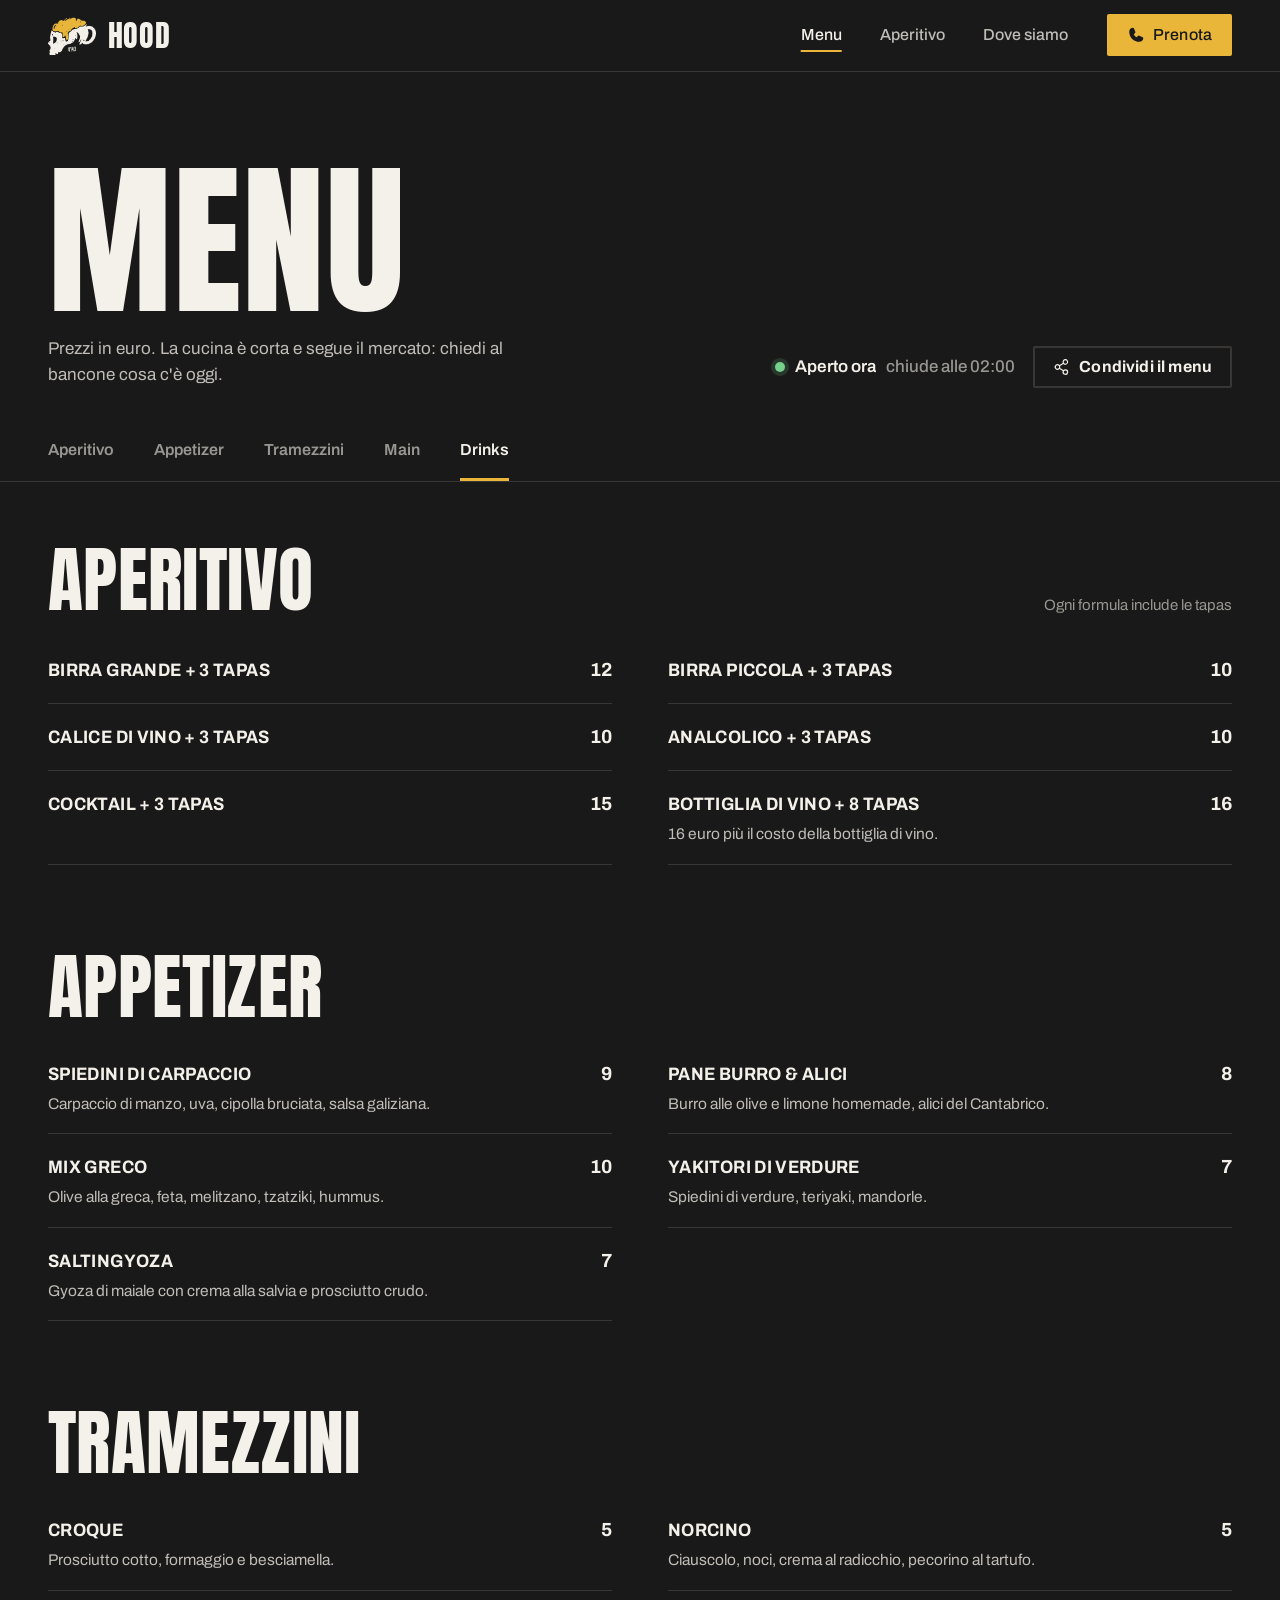
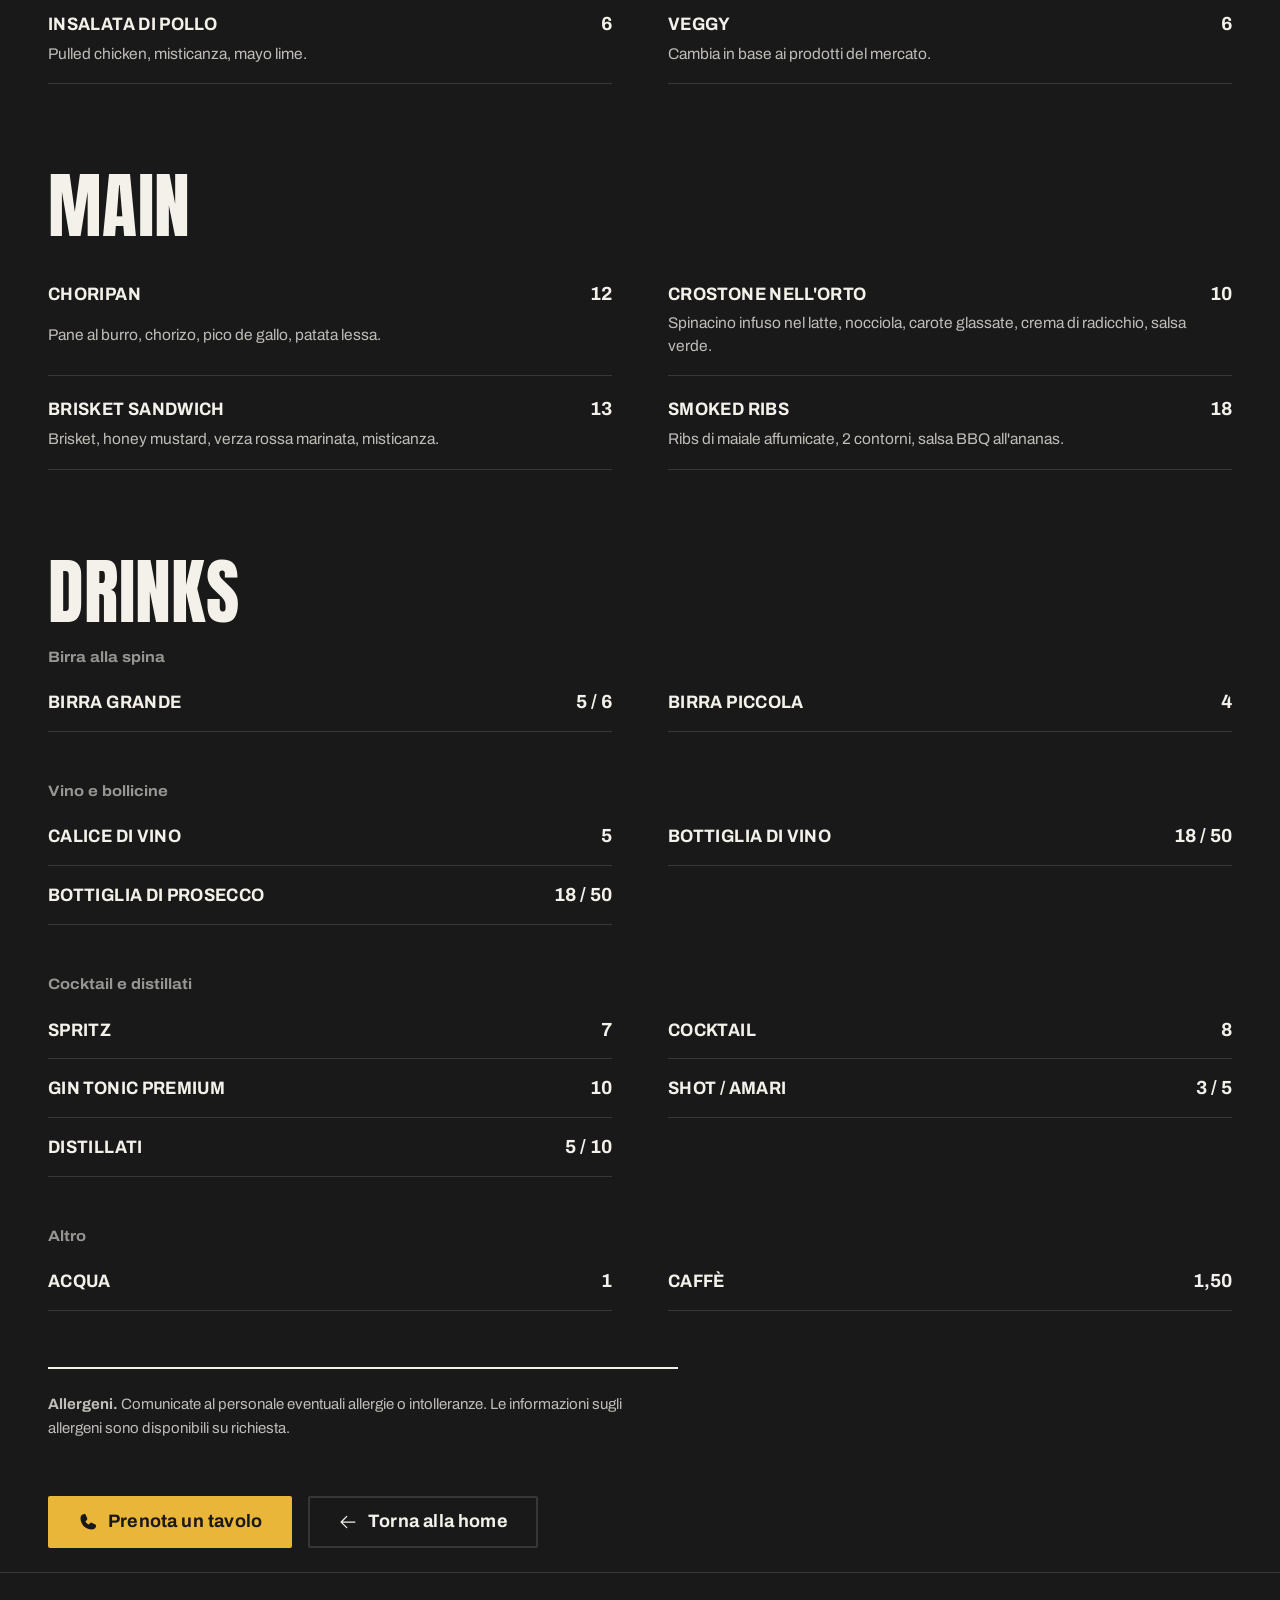
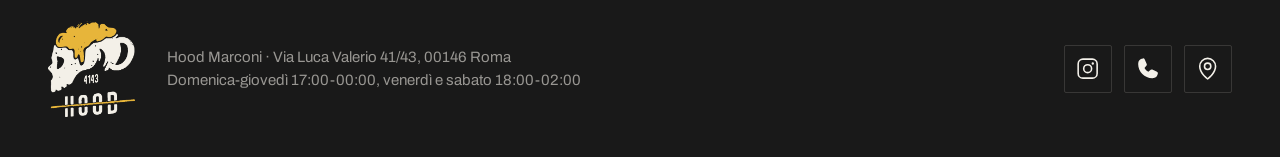
==== commit 1e0ca21b: "Titoli visibili, spaziature mobile, animazioni nella pagina menu Co-Authored-By: Claude Opus 5.5 <no" ====
--- a/menu.html
+++ b/menu.html
@@ -32,13 +32,14 @@
       <a class="nav__call" href="tel:+393755813558" aria-label="Chiama Hood Marconi per prenotare"><svg class="ic" aria-hidden="true"><use href="#i-phone"/></svg></a>
     </nav>
   </div>
+  <div class="nav__progress" aria-hidden="true"></div>
 </header>
 
 <main id="main">
   <div class="wrap menu-head">
     <div class="menu-head__row">
       <div>
-        <h1 class="display">Menu</h1>
+        <h1 class="display menu-title"><span data-letters aria-hidden="true">Menu</span><span class="sr-only">Menu</span></h1>
         <p>Prezzi in euro. La cucina è corta e segue il mercato: chiedi al bancone cosa c'è oggi.</p>
       </div>
       <div class="status" data-status>
--- a/assets/site.css
+++ b/assets/site.css
@@ -273,7 +273,7 @@
 .aperitivo__book { margin-top: 36px; }
 .board { display: grid; grid-template-columns: 1fr 1fr; gap: 0 40px; }
 .board__item {
-  display: grid; grid-template-columns: 1fr auto; align-items: baseline; gap: 16px;
+  display: grid; grid-template-columns: 1fr auto; align-items: baseline; gap: 0 16px;
   padding: 22px 0;
   border-top: 1px solid var(--rule);
 }
@@ -329,6 +329,10 @@
 .rating strong { font-family: var(--font-display); font-weight: 400; font-size: 72px; line-height: 1; }
 .rating span { color: var(--ink-2); font-size: 16px; }
 .rating i { color: var(--ink); font-size: 20px; }
+.posto__quote {
+  align-self: end; margin: 0 0 0 clamp(24px, 4vw, 56px);
+  padding-left: clamp(20px, 2.4vw, 32px); border-left: 2px solid var(--beer);
+}
 
 /* info */
 .info__grid { display: grid; grid-template-columns: 1fr 1fr 1fr; gap: clamp(32px, 4vw, 64px); align-items: start; }
@@ -467,8 +471,39 @@
   .js.is-ready .hero__cta { transition-delay: 0.65s; }
 
   .js [data-reveal] { opacity: 0; transform: translateY(var(--dist-lg)); }
-  .js [data-reveal="title"] { opacity: 1; transform: none; clip-path: inset(0 0 100% 0); }
-  .js [data-reveal="title"].is-in { clip-path: inset(0 0 -10% 0); transition: clip-path 0.8s var(--ease-smooth); }
+  .js [data-reveal="title"] { opacity: 1; transform: none; }
+  .js [data-reveal="title"] .rv { transform: translateY(105%); }
+  .js [data-reveal="title"].is-in .rv { transform: none; transition: transform 0.9s var(--ease-smooth); }
+  .js [data-reveal="item"] { transform: translateY(12px); }
+  .js .items [data-reveal="item"].is-in {
+    transition-duration: var(--dur-normal), var(--dur-normal);
+    transition-delay: calc(var(--i, 0) * 45ms);
+  }
+  .js [data-reveal="item"] .item__price { display: inline-block; opacity: 0; transform: translateX(10px); }
+  .js [data-reveal="item"].is-in .item__price {
+    opacity: 1; transform: none;
+    transition: opacity var(--dur-normal) var(--ease-smooth), transform var(--dur-slow) var(--ease-smooth);
+    transition-delay: calc(var(--i, 0) * 45ms + 120ms);
+  }
+
+  /* menu page: title letters rise, then the intro and the tabs settle in */
+  .js .menu-title [data-letters] span { opacity: 0; transform: translateY(0.25em); }
+  .js .menu-head p, .js .menu-head .status, .js .tabs { opacity: 0; transform: translateY(var(--dist-md)); }
+  .js.is-ready .menu-title [data-letters] span {
+    opacity: 1; transform: none;
+    transition: opacity var(--dur-slow) var(--ease-smooth), transform var(--dur-slow) var(--ease-smooth);
+    transition-delay: calc(var(--i) * 60ms);
+  }
+  .js.is-ready .menu-head p, .js.is-ready .menu-head .status, .js.is-ready .tabs {
+    opacity: 1; transform: none;
+    transition: opacity var(--dur-slow) var(--ease-smooth) 0.3s, transform var(--dur-slow) var(--ease-smooth) 0.3s;
+  }
+  .js.is-ready .menu-head .status { transition-delay: 0.4s; }
+  .js.is-ready .tabs { transition-delay: 0.5s; }
+  /* the big title shrinks and fades as the menu scrolls under it */
+  @supports (animation-timeline: scroll()) {
+    .menu-title { transform-origin: left bottom; animation: title-away linear both; animation-timeline: scroll(root); animation-range: 0 320px; }
+  }
   .js [data-reveal="photo"] { opacity: 0; transform: none; }
   .js [data-reveal="photo"] img { transform: scale(1.08); }
   .js [data-reveal="photo"].is-in { opacity: 1; transition: opacity var(--dur-slow) var(--ease-smooth) calc(var(--i, 0) * 90ms); }
@@ -485,6 +520,7 @@
     transition-delay: calc(var(--i, 0) * 60ms);
   }
 }
+@keyframes title-away { to { transform: scale(0.82) translateY(-6%); opacity: 0.35; } }
 @keyframes drift { to { transform: translateY(14%) scale(1.06); } }
 @keyframes slide { from { transform: translateY(-6%) scale(1.12); } to { transform: translateY(6%) scale(1.12); } }
 
@@ -569,3 +605,83 @@
   }
   .callbar .btn { min-height: 48px; font-size: 16px; padding: 0 10px; }
 }
+
+/* ---------- scroll-driven motion (GSAP, assets/motion.js) ---------- */
+.rv-mask { display: block; overflow: hidden; padding-bottom: 0.08em; margin-bottom: -0.08em; }
+.rv { display: block; }
+.menu-title [data-letters] span { display: inline-block; }
+.nav__progress {
+  position: absolute; left: 0; right: 0; bottom: -1px; height: 2px;
+  background: var(--beer);
+  transform-origin: left center; transform: scaleX(0);
+  pointer-events: none;
+}
+.hero__shade { position: absolute; inset: 0; z-index: -1; background: var(--ground); opacity: 0; pointer-events: none; }
+.hero__photo { will-change: transform; }
+
+/* manifesto: words light up one by one while scrolling */
+.manifesto {
+  padding: clamp(96px, 16vw, 200px) 0;
+  background:
+    radial-gradient(ellipse 60% 50% at 80% 20%, rgba(233, 182, 58, 0.07), transparent 70%),
+    var(--ground);
+}
+.manifesto__text {
+  margin: 0; max-width: 23ch;
+  font-family: var(--font-display); font-weight: 400; text-transform: uppercase;
+  font-size: clamp(40px, min(6.2vw, 8.6vh), 104px); line-height: 1.04; letter-spacing: 0.005em;
+}
+@media (min-width: 768px) {
+  .manifesto { min-height: calc(100svh - var(--nav-h)); display: grid; align-content: center; padding: 72px 0; }
+}
+.manifesto__text .w { display: inline; }
+.pill {
+  display: inline-block; vertical-align: middle;
+  width: 1.9em; height: 0.82em; margin: -0.12em 0.12em 0;
+  border-radius: 999px;
+  background-size: cover; background-position: center;
+  filter: saturate(1.1) contrast(1.05);
+  box-shadow: inset 0 0 0 1px rgba(244, 241, 234, 0.12);
+}
+
+/* marquee: two rows, speed and direction follow the scroll */
+.marquee {
+  overflow: hidden; padding: clamp(40px, 7vw, 88px) 0;
+  border-top: 1px solid var(--rule);
+  display: grid; gap: 4px;
+}
+.marquee__row { overflow: hidden; }
+.marquee__track { display: flex; width: max-content; align-items: center; will-change: transform; }
+.marquee__track span {
+  font-family: var(--font-display); text-transform: uppercase;
+  font-size: clamp(56px, 10vw, 150px); line-height: 1.02; white-space: nowrap;
+  padding: 0 0.28em;
+}
+.marquee__track i {
+  width: 0.5em; height: 0.5em; flex: none; border-radius: 50%;
+  background: var(--beer); font-size: clamp(28px, 4vw, 56px);
+}
+.marquee__row--outline span { color: transparent; -webkit-text-stroke: 1.5px var(--ink-3); }
+.marquee__row--outline i { background: transparent; box-shadow: inset 0 0 0 2px var(--beer); }
+
+/* il posto: the mural frame opens to full width */
+.posto__frame { will-change: clip-path; }
+
+/* when GSAP runs, it owns these properties; CSS scroll timelines step aside */
+.gsap-on .hero__photo img, .gsap-on .posto__img { animation: none !important; }
+.gsap-on .hero__photo img { transform: none; }
+.gsap-on .posto__img { transform: scale(1.12); }
+html.lenis, html.lenis body { height: auto; }
+.lenis.lenis-smooth { scroll-behavior: auto !important; }
+
+@media (max-width: 767px) {
+  .manifesto { padding: 72px 0 80px; }
+  .manifesto__text { max-width: none; font-size: clamp(30px, 8.8vw, 44px); line-height: 1.06; }
+  .marquee { padding: 40px 0; }
+  .board__item { padding: 16px 0; }
+  .posto__panel { margin-top: 0; }
+  .posto__text { padding: 32px 0 0; }
+  .posto__quote { margin: 40px 0 0; }
+  .marquee__track span { font-size: clamp(48px, 15vw, 80px); }
+  .marquee__row--outline span { -webkit-text-stroke-width: 1px; }
+}
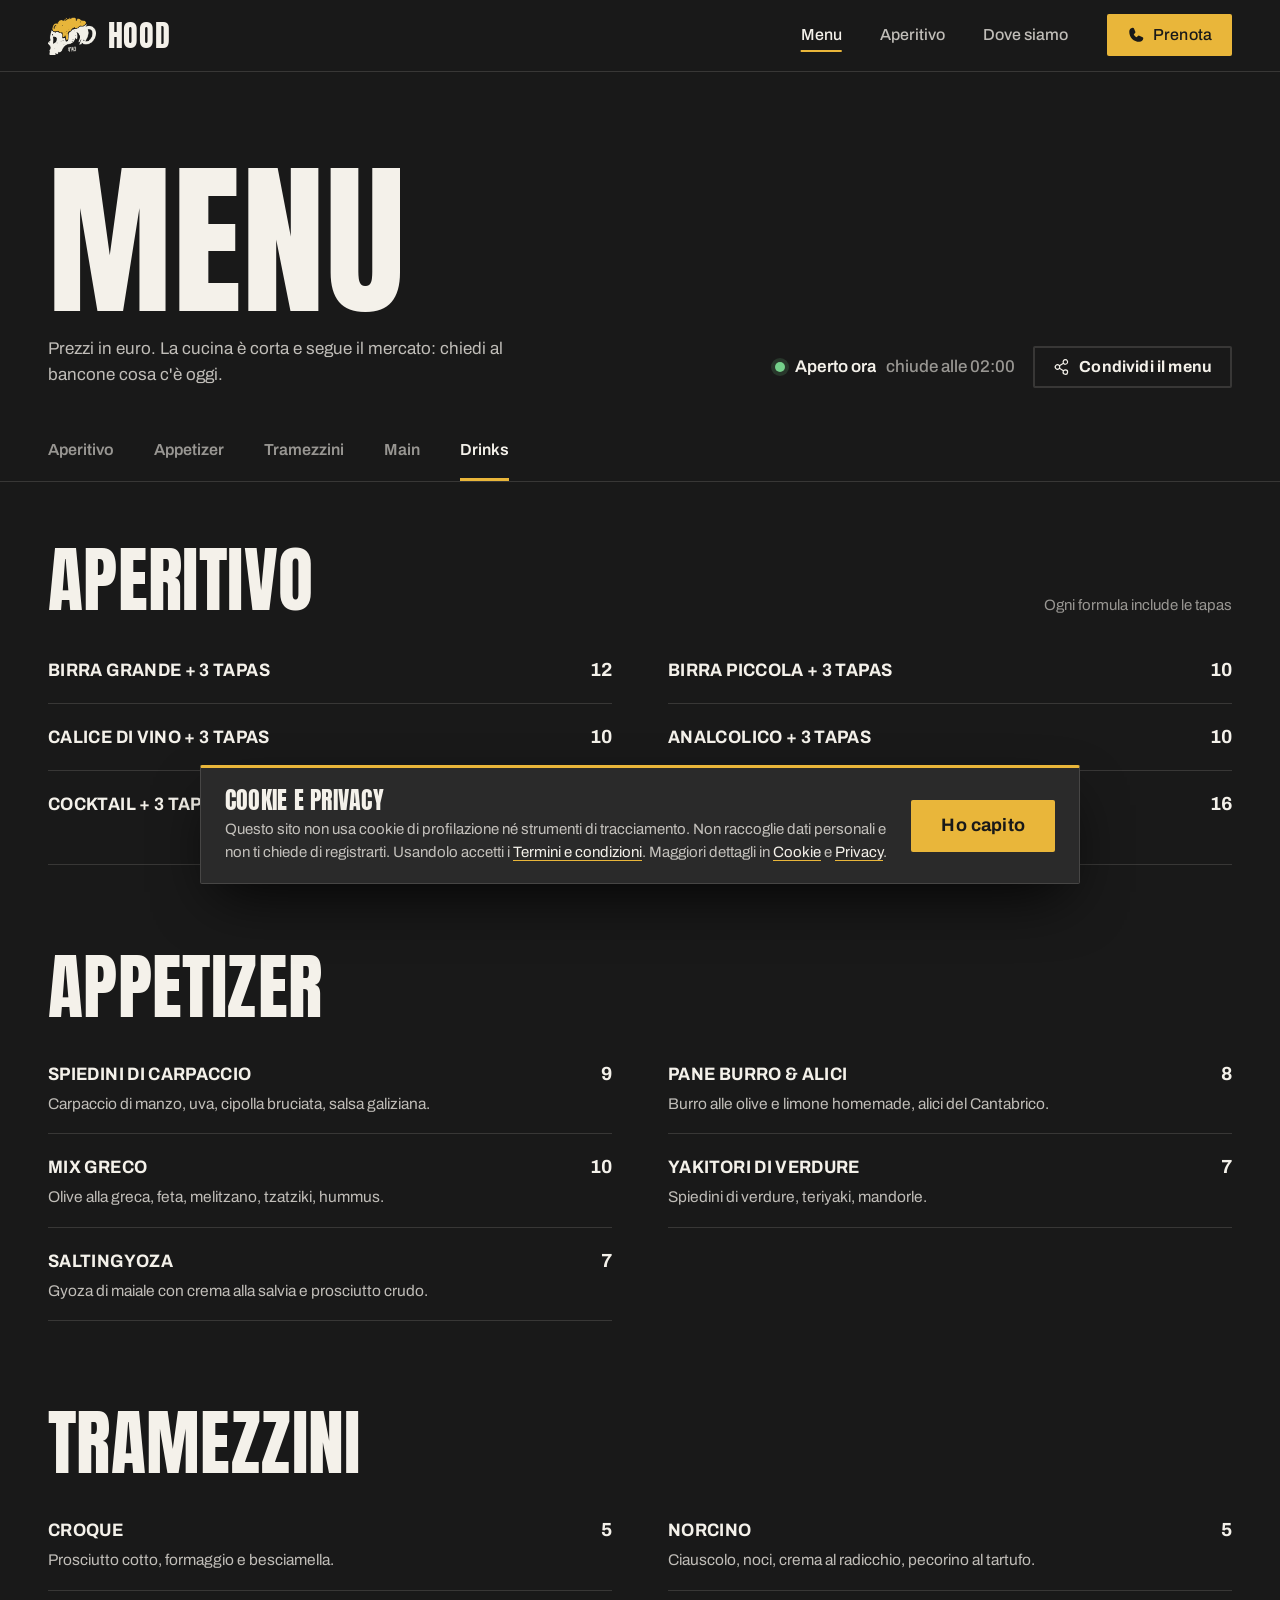
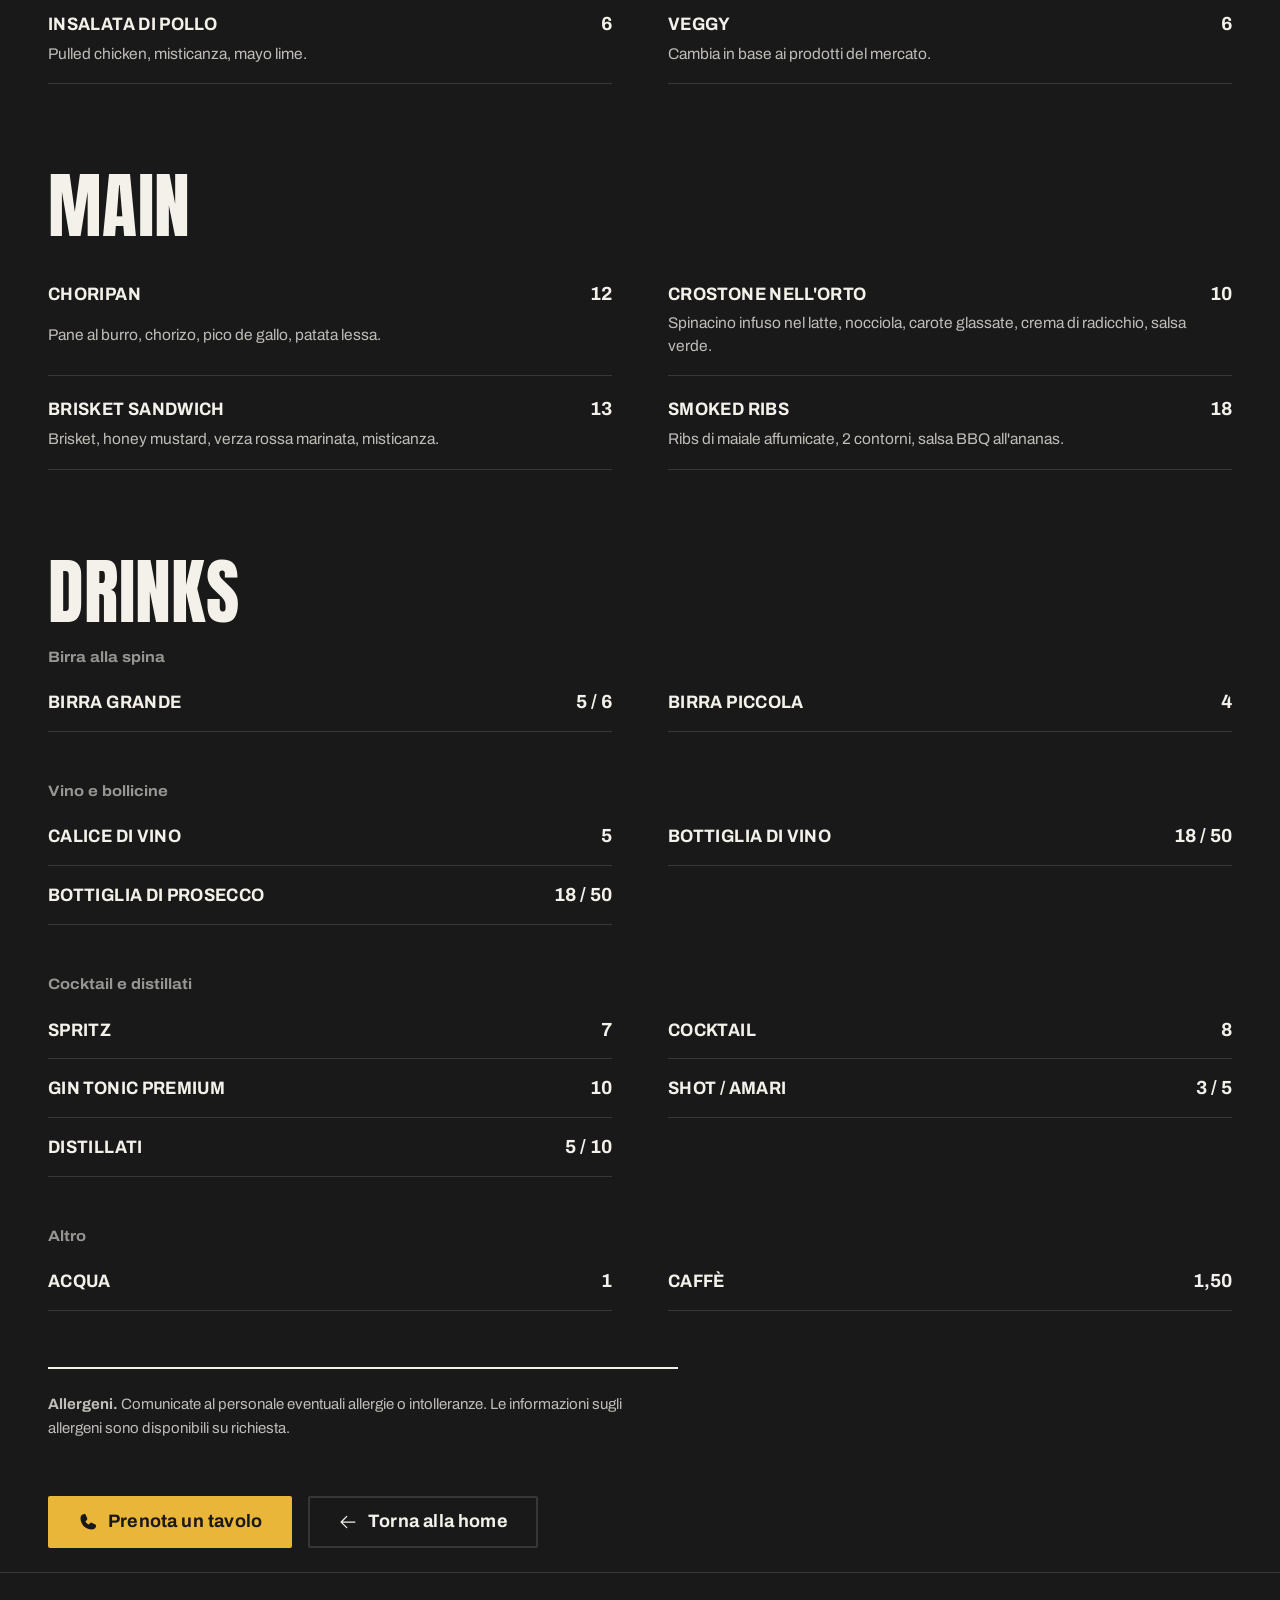
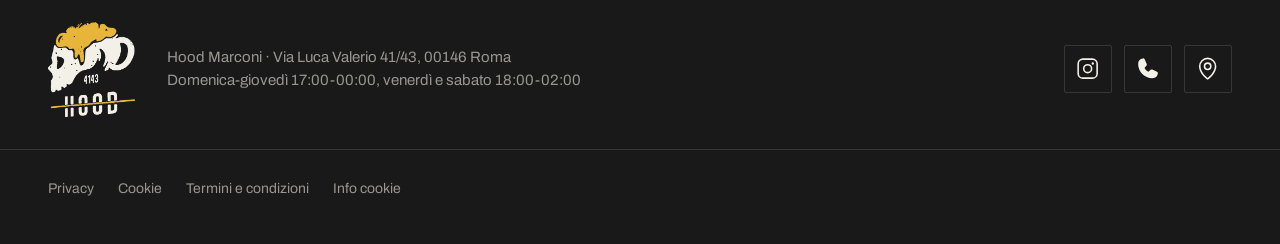
==== commit 28f78f62: "Avviso cookie, pagine legali e rimozione richieste verso terzi - Banner informativo su cookie e term" ====
--- a/menu.html
+++ b/menu.html
@@ -9,9 +9,9 @@
 <meta name="robots" content="noindex, nofollow">
 <link rel="icon" href="assets/img/favicon.png">
 <script>document.documentElement.classList.add("js");</script>
-<link rel="preconnect" href="https://fonts.googleapis.com">
-<link rel="preconnect" href="https://fonts.gstatic.com" crossorigin>
-<link href="https://fonts.googleapis.com/css2?family=Anton&family=Archivo:wdth,wght@88..110,400..700&display=swap" rel="stylesheet">
+<link rel="preload" as="font" type="font/woff2" href="assets/fonts/anton-latin.woff2" crossorigin>
+<link rel="preload" as="font" type="font/woff2" href="assets/fonts/archivo-latin.woff2" crossorigin>
+<link rel="stylesheet" href="assets/fonts.css">
 <link rel="stylesheet" href="assets/site.css">
 </head>
 <body>
@@ -181,6 +181,12 @@
       <a class="icon-btn" href="https://www.google.com/maps/search/?api=1&amp;query=Hood+Marconi+Via+Luca+Valerio+41+Roma" target="_blank" rel="noopener" aria-label="Mappa"><svg class="ic" aria-hidden="true"><use href="#i-pin"/></svg></a>
     </div>
   </div>
+  <nav class="wrap foot__legal" aria-label="Informazioni legali">
+    <a href="privacy.html">Privacy</a>
+    <a href="cookie.html">Cookie</a>
+    <a href="termini.html">Termini e condizioni</a>
+    <button type="button" data-consent-open>Info cookie</button>
+  </nav>
 </footer>
 
 <a class="totop" href="#main" aria-label="Torna su" data-totop><svg class="ic" aria-hidden="true"><use href="#i-up"/></svg></a>
@@ -191,5 +197,6 @@
 </div>
 
 <script src="assets/site.js" defer></script>
+<script src="assets/consent.js" defer></script>
 </body>
 </html>
--- a/assets/fonts.css
+++ b/assets/fonts.css
@@ -0,0 +1,35 @@
+/* Font self-hosted (Anton, Archivo): nessuna richiesta verso server Google. Licenza SIL OFL. */
+@font-face {
+  font-family: 'Anton';
+  font-style: normal;
+  font-weight: 400;
+  font-display: swap;
+  src: url(fonts/anton-latin-ext.woff2) format('woff2');
+  unicode-range: U+0100-02BA, U+02BD-02C5, U+02C7-02CC, U+02CE-02D7, U+02DD-02FF, U+0304, U+0308, U+0329, U+1D00-1DBF, U+1E00-1E9F, U+1EF2-1EFF, U+2020, U+20A0-20AB, U+20AD-20C0, U+2113, U+2C60-2C7F, U+A720-A7FF;
+}
+@font-face {
+  font-family: 'Anton';
+  font-style: normal;
+  font-weight: 400;
+  font-display: swap;
+  src: url(fonts/anton-latin.woff2) format('woff2');
+  unicode-range: U+0000-00FF, U+0131, U+0152-0153, U+02BB-02BC, U+02C6, U+02DA, U+02DC, U+0304, U+0308, U+0329, U+2000-206F, U+20AC, U+2122, U+2191, U+2193, U+2212, U+2215, U+FEFF, U+FFFD;
+}
+@font-face {
+  font-family: 'Archivo';
+  font-style: normal;
+  font-weight: 400 700;
+  font-stretch: 88% 110%;
+  font-display: swap;
+  src: url(fonts/archivo-latin-ext.woff2) format('woff2');
+  unicode-range: U+0100-02BA, U+02BD-02C5, U+02C7-02CC, U+02CE-02D7, U+02DD-02FF, U+0304, U+0308, U+0329, U+1D00-1DBF, U+1E00-1E9F, U+1EF2-1EFF, U+2020, U+20A0-20AB, U+20AD-20C0, U+2113, U+2C60-2C7F, U+A720-A7FF;
+}
+@font-face {
+  font-family: 'Archivo';
+  font-style: normal;
+  font-weight: 400 700;
+  font-stretch: 88% 110%;
+  font-display: swap;
+  src: url(fonts/archivo-latin.woff2) format('woff2');
+  unicode-range: U+0000-00FF, U+0131, U+0152-0153, U+02BB-02BC, U+02C6, U+02DA, U+02DC, U+0304, U+0308, U+0329, U+2000-206F, U+20AC, U+2122, U+2191, U+2193, U+2212, U+2215, U+FEFF, U+FFFD;
+}
--- a/assets/site.css
+++ b/assets/site.css
@@ -685,3 +685,61 @@
   .marquee__track span { font-size: clamp(48px, 15vw, 80px); }
   .marquee__row--outline span { -webkit-text-stroke-width: 1px; }
 }
+
+/* ---------- avviso cookie e termini ---------- */
+.consent {
+  position: fixed; left: 16px; right: 16px; bottom: calc(16px + env(safe-area-inset-bottom, 0px)); z-index: 90;
+  max-width: 880px; margin: 0 auto;
+  display: flex; align-items: center; gap: 24px;
+  padding: 20px 24px;
+  background: var(--ground-3); color: var(--ink);
+  border: 1px solid var(--rule); border-top: 3px solid var(--beer); border-radius: var(--r);
+  box-shadow: 0 24px 60px -16px rgba(0, 0, 0, 0.85);
+  opacity: 0; transform: translateY(16px);
+  transition: opacity var(--dur-normal) var(--ease-smooth), transform var(--dur-normal) var(--ease-smooth);
+}
+.consent.is-visible { opacity: 1; transform: none; }
+.consent__text { flex: 1; min-width: 0; }
+.consent h2 { margin: 0 0 6px; font-family: var(--font-display); font-weight: 400; font-size: 24px; line-height: 1; text-transform: uppercase; letter-spacing: 0.01em; }
+.consent p { margin: 0; font-size: 15px; line-height: 1.5; color: var(--ink-2); }
+.consent a { color: var(--ink); text-decoration: underline; text-decoration-color: var(--beer); text-underline-offset: 3px; }
+.consent a:hover { color: var(--beer); }
+.consent__ok { flex: none; }
+@media (max-width: 767px) {
+  .consent { flex-direction: column; align-items: stretch; gap: 16px; padding: 18px 18px 20px; }
+  .consent__ok { width: 100%; }
+}
+@media (prefers-reduced-motion: reduce) {
+  .consent { transition: none; transform: none; }
+}
+
+/* link legali nel footer */
+.foot__legal { display: flex; flex-wrap: wrap; gap: 8px 24px; margin-top: 32px; padding-top: 24px; border-top: 1px solid var(--rule); }
+.foot__legal a, .foot__legal button {
+  font: inherit; font-size: 14px; color: var(--ink-3);
+  background: none; border: 0; padding: 4px 0; cursor: pointer;
+  text-decoration: underline; text-decoration-color: transparent; text-underline-offset: 3px;
+  transition: color var(--dur-fast) var(--ease-sharp), text-decoration-color var(--dur-fast) var(--ease-sharp);
+}
+.foot__legal a:hover, .foot__legal button:hover { color: var(--ink); text-decoration-color: var(--beer); }
+
+/* pagine legali */
+.legal { padding: 56px 0 96px; }
+.legal__inner { max-width: 74ch; }
+.legal h1 { margin: 0 0 8px; font-family: var(--font-display); font-weight: 400; font-size: clamp(44px, 8vw, 84px); line-height: 0.95; text-transform: uppercase; }
+.legal__meta { margin: 0 0 40px; color: var(--ink-3); font-size: 15px; }
+.legal h2 { margin: 44px 0 12px; font-family: var(--font-display); font-weight: 400; font-size: 28px; line-height: 1.05; text-transform: uppercase; letter-spacing: 0.01em; }
+.legal p, .legal li { color: var(--ink-2); font-size: 17px; line-height: 1.65; }
+.legal p { margin: 0 0 14px; }
+.legal ul { margin: 0 0 14px; padding-left: 22px; }
+.legal li { margin-bottom: 6px; }
+.legal strong { color: var(--ink); }
+.legal a { color: var(--ink); text-decoration: underline; text-decoration-color: var(--beer); text-underline-offset: 3px; }
+.legal a:hover { color: var(--beer); }
+.legal__box { margin: 0 0 32px; padding: 18px 20px; border: 1px solid var(--rule); border-left: 3px solid var(--beer); background: var(--ground-2); }
+.legal__box p:last-child { margin-bottom: 0; }
+.legal table { width: 100%; border-collapse: collapse; margin: 0 0 18px; font-size: 15px; }
+.legal th, .legal td { text-align: left; vertical-align: top; padding: 10px 12px; border-bottom: 1px solid var(--rule); color: var(--ink-2); }
+.legal th { color: var(--ink); font-weight: 700; }
+.legal__scroll { overflow-x: auto; }
+.todo { background: var(--beer); color: var(--beer-ink); padding: 0 4px; font-weight: 700; }
